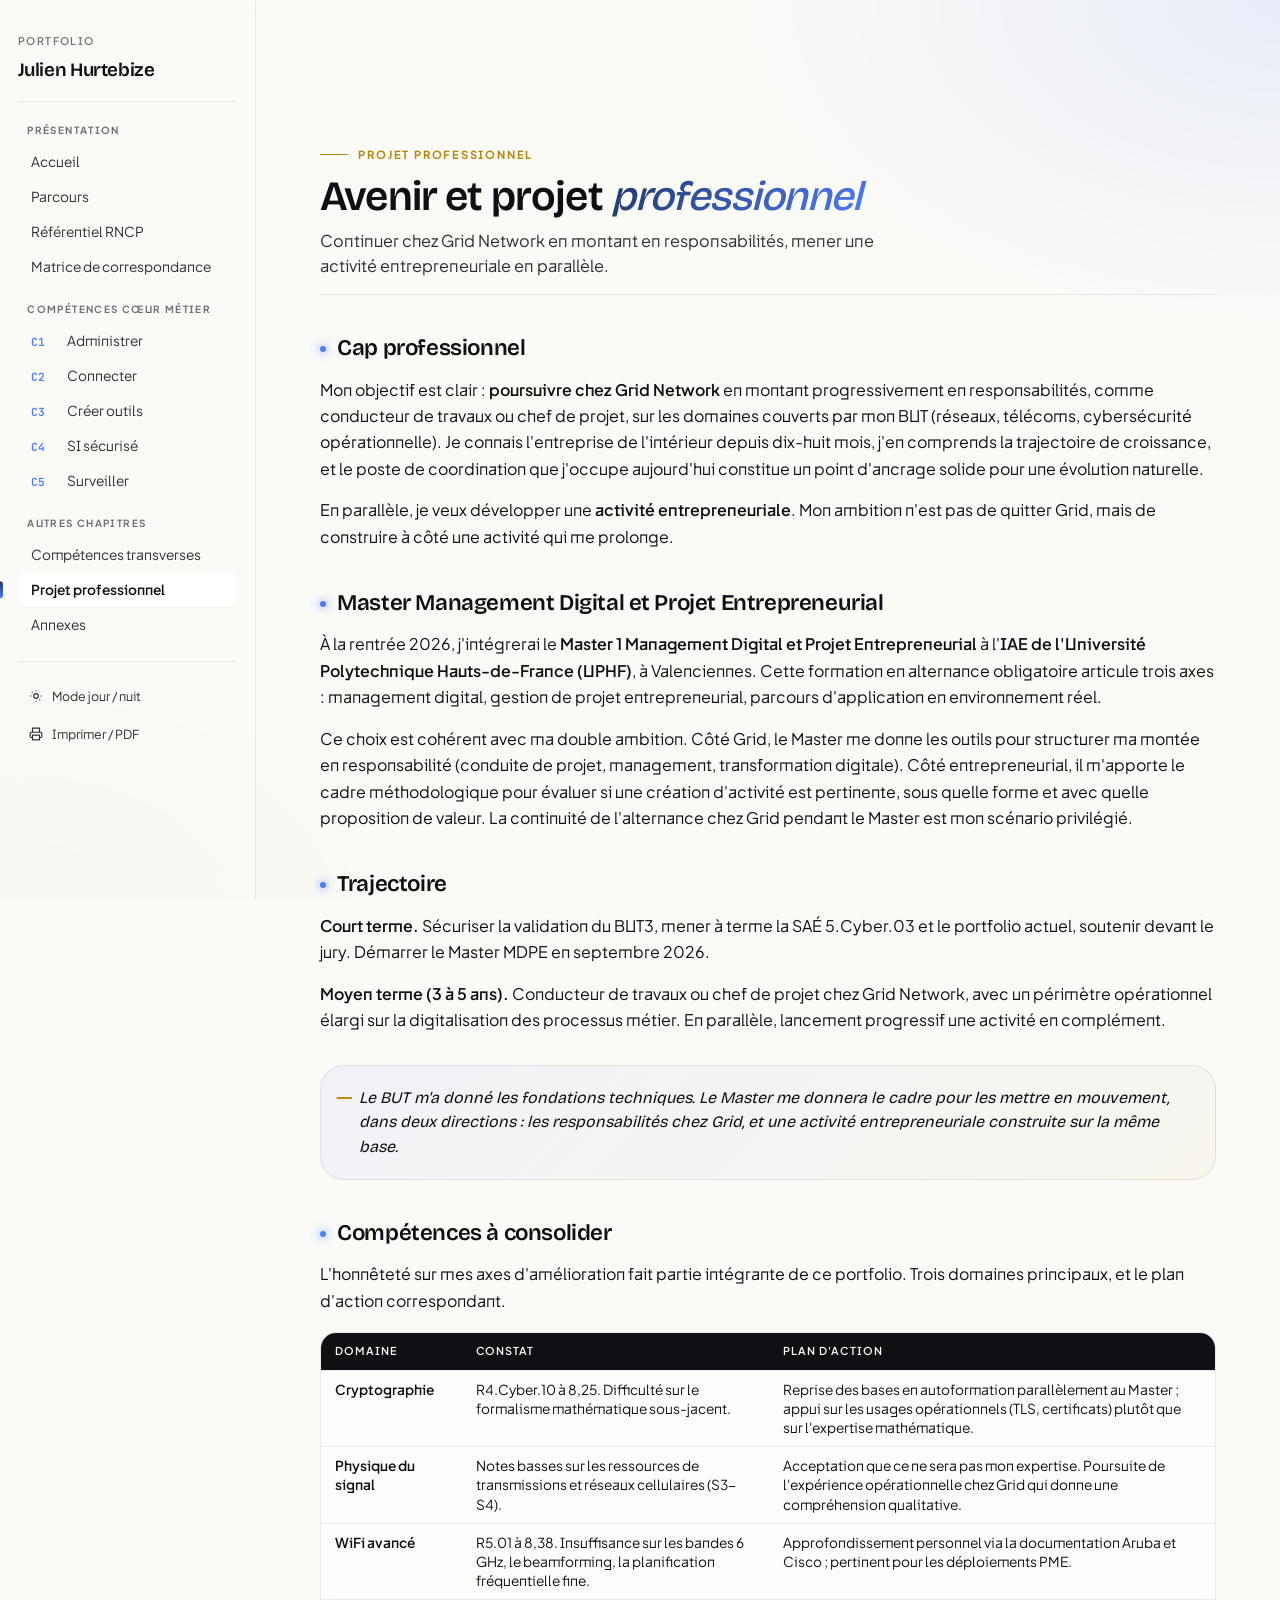
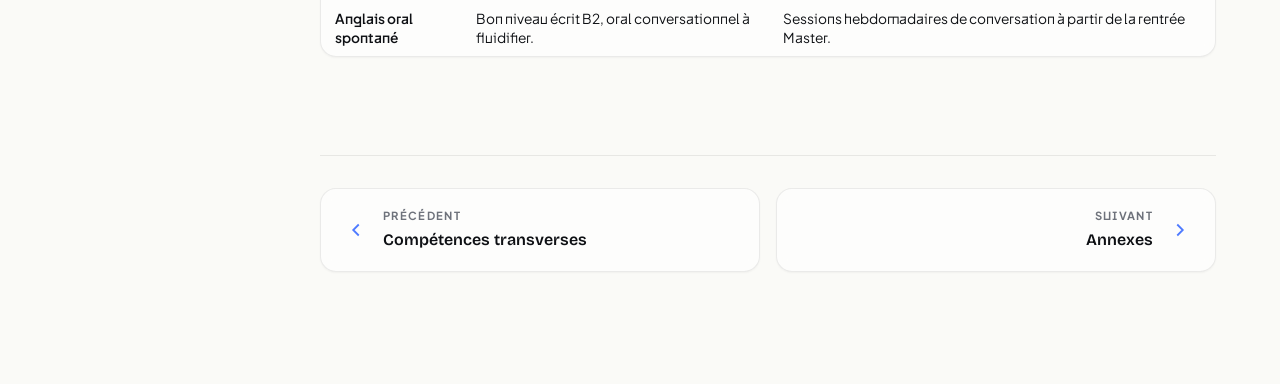
==== avenir.html @ 0fef278c "Premier dépôt du portfolio" ====
<!DOCTYPE html>
<html lang="fr">
<head>
<meta charset="UTF-8" />
<meta name="viewport" content="width=device-width, initial-scale=1.0" />
<title>Projet professionnel — Portfolio Julien Hurtebize</title>
<meta name="description" content="Portfolio académique de Julien Hurtebize, BUT 3 R&T Cybersécurité — Projet professionnel" />
<link rel="preconnect" href="https://fonts.googleapis.com" />
<link rel="preconnect" href="https://fonts.gstatic.com" crossorigin />
<link href="https://fonts.googleapis.com/css2?family=Bricolage+Grotesque:opsz,wght@12..96,400;12..96,500;12..96,600&family=Plus+Jakarta+Sans:wght@400;500;600;700&family=JetBrains+Mono:wght@400;500;600&display=swap" rel="stylesheet" />
<link rel="stylesheet" href="styles.css" />
</head>
<body>
<div class="read-progress" aria-hidden="true"></div>

<div class="mobile-bar">
  <button class="menu-toggle" aria-label="Menu">
    <svg viewBox="0 0 24 24" fill="none" stroke="currentColor" stroke-width="2"><line x1="4" y1="6" x2="20" y2="6"/><line x1="4" y1="12" x2="20" y2="12"/><line x1="4" y1="18" x2="20" y2="18"/></svg>
  </button>
  <span class="mobile-bar-title">Projet professionnel</span>
  <span style="width:36px"></span>
</div>

<div class="layout">
<aside class="sidebar" aria-label="Sommaire">
  <div class="brand">
    <p class="brand-eyebrow">Portfolio</p>
    <h1 class="brand-name">Julien Hurtebize</h1>
  </div>
  <nav class="toc">
    <span class="toc-section-label">PRÉSENTATION</span>
    <a class="toc-item" href="index.html"><span>Accueil</span></a>
    <a class="toc-item" href="parcours.html"><span>Parcours</span></a>
    <a class="toc-item" href="referentiel.html"><span>Référentiel RNCP</span></a>
    <a class="toc-item" href="matrice.html"><span>Matrice de correspondance</span></a>
    <span class="toc-section-label">COMPÉTENCES CŒUR MÉTIER</span>
    <a class="toc-item" href="c1.html"><span class="toc-code">C1</span><span>Administrer</span></a>
    <a class="toc-item" href="c2.html"><span class="toc-code">C2</span><span>Connecter</span></a>
    <a class="toc-item" href="c3.html"><span class="toc-code">C3</span><span>Créer outils</span></a>
    <a class="toc-item" href="c4.html"><span class="toc-code">C4</span><span>SI sécurisé</span></a>
    <a class="toc-item" href="c5.html"><span class="toc-code">C5</span><span>Surveiller</span></a>
    <span class="toc-section-label">AUTRES CHAPITRES</span>
    <a class="toc-item" href="transverses.html"><span>Compétences transverses</span></a>
    <a class="toc-item is-active" href="avenir.html"><span>Projet professionnel</span></a>
    <a class="toc-item" href="annexes.html"><span>Annexes</span></a>
  </nav>
  <div class="sidebar-footer">
    <button class="sb-btn theme-toggle" aria-label="Thème">
      <svg viewBox="0 0 24 24" fill="none" stroke="currentColor" stroke-width="2"><circle cx="12" cy="12" r="4"/><line x1="12" y1="2" x2="12" y2="4"/><line x1="12" y1="20" x2="12" y2="22"/><line x1="4.93" y1="4.93" x2="6.34" y2="6.34"/><line x1="17.66" y1="17.66" x2="19.07" y2="19.07"/><line x1="2" y1="12" x2="4" y2="12"/><line x1="20" y1="12" x2="22" y2="12"/></svg>
      <span>Mode jour / nuit</span>
    </button>
    <button class="sb-btn print-button" aria-label="Imprimer">
      <svg viewBox="0 0 24 24" fill="none" stroke="currentColor" stroke-width="2"><polyline points="6 9 6 2 18 2 18 9"/><path d="M6 18H4a2 2 0 0 1-2-2v-5a2 2 0 0 1 2-2h16a2 2 0 0 1 2 2v5a2 2 0 0 1-2 2h-2"/><rect x="6" y="14" width="12" height="8"/></svg>
      <span>Imprimer / PDF</span>
    </button>
  </div>
</aside>

<main class="main">
<div class="app-bar">
  <div class="chapter-nav" role="group" aria-label="Navigation chapitres">
    <a class="cn-prev" href="transverses.html" aria-label="Chapitre précédent" title="Chapitre précédent">
      <svg viewBox="0 0 24 24" fill="none" stroke="currentColor" stroke-width="2"><polyline points="15 18 9 12 15 6"/></svg>
    </a>
    <span class="counter"><span class="cn-cur">11</span><span style="opacity:0.4">/</span><span class="cn-total">12</span></span>
    <a class="cn-next" href="annexes.html" aria-label="Chapitre suivant" title="Chapitre suivant">
      <svg viewBox="0 0 24 24" fill="none" stroke="currentColor" stroke-width="2"><polyline points="9 18 15 12 9 6"/></svg>
    </a>
  </div>
  <div class="progress-strip" data-current="10" data-total="12"></div>
  <label class="app-search">
    <svg viewBox="0 0 24 24" fill="none" stroke="currentColor" stroke-width="2"><circle cx="11" cy="11" r="8"/><line x1="21" y1="21" x2="16.65" y2="16.65"/></svg>
    <input type="search" placeholder="Rechercher dans cette page…" aria-label="Rechercher" autocomplete="off" />
    <kbd>/</kbd>
  </label>
</div>
<section id="avenir">
      <header class="section-header">
        <p class="section-numeral">Projet professionnel</p>
        <h1 class="section-title">Avenir et projet <em>professionnel</em></h1>
        <p class="section-lede">Continuer chez Grid Network en montant en responsabilités, mener une activité entrepreneuriale en parallèle.</p>
      </header>

      <h2>Cap professionnel</h2>
      <p>Mon objectif est clair : <strong>poursuivre chez Grid Network</strong> en montant progressivement en responsabilités, comme conducteur de travaux ou chef de projet, sur les domaines couverts par mon BUT (réseaux, télécoms, cybersécurité opérationnelle). Je connais l'entreprise de l'intérieur depuis dix-huit mois, j'en comprends la trajectoire de croissance, et le poste de coordination que j'occupe aujourd'hui constitue un point d'ancrage solide pour une évolution naturelle.</p>
      <p>En parallèle, je veux développer une <strong>activité entrepreneuriale</strong>. Mon ambition n'est pas de quitter Grid, mais de construire à côté une activité qui me prolonge.</p>

      <h2>Master Management Digital et Projet Entrepreneurial</h2>
      <p>À la rentrée 2026, j'intégrerai le <strong>Master 1 Management Digital et Projet Entrepreneurial</strong> à l'<strong>IAE de l'Université Polytechnique Hauts-de-France (UPHF)</strong>, à Valenciennes. Cette formation en alternance obligatoire articule trois axes : management digital, gestion de projet entrepreneurial, parcours d'application en environnement réel.</p>
      <p>Ce choix est cohérent avec ma double ambition. Côté Grid, le Master me donne les outils pour structurer ma montée en responsabilité (conduite de projet, management, transformation digitale). Côté entrepreneurial, il m'apporte le cadre méthodologique pour évaluer si une création d'activité est pertinente, sous quelle forme et avec quelle proposition de valeur. La continuité de l'alternance chez Grid pendant le Master est mon scénario privilégié.</p>

      <h2>Trajectoire</h2>
      <p><strong>Court terme.</strong> Sécuriser la validation du BUT3, mener à terme la SAÉ 5.Cyber.03 et le portfolio actuel, soutenir devant le jury. Démarrer le Master MDPE en septembre 2026.</p>
      <p><strong>Moyen terme (3 à 5 ans).</strong> Conducteur de travaux ou chef de projet chez Grid Network, avec un périmètre opérationnel élargi sur la digitalisation des processus métier. En parallèle, lancement progressif une activité en complément.</p>

      <div class="cover-note">Le BUT m'a donné les fondations techniques. Le Master me donnera le cadre pour les mettre en mouvement, dans deux directions : les responsabilités chez Grid, et une activité entrepreneuriale construite sur la même base.</div>

      <h2>Compétences à consolider</h2>
      <p>L'honnêteté sur mes axes d'amélioration fait partie intégrante de ce portfolio. Trois domaines principaux, et le plan d'action correspondant.</p>
      <div class="table-wrap">
        <table>
          <thead><tr><th>Domaine</th><th>Constat</th><th>Plan d'action</th></tr></thead>
          <tbody>
            <tr><td><strong>Cryptographie</strong></td><td>R4.Cyber.10 à 8,25. Difficulté sur le formalisme mathématique sous-jacent.</td><td>Reprise des bases en autoformation parallèlement au Master ; appui sur les usages opérationnels (TLS, certificats) plutôt que sur l'expertise mathématique.</td></tr>
            <tr><td><strong>Physique du signal</strong></td><td>Notes basses sur les ressources de transmissions et réseaux cellulaires (S3-S4).</td><td>Acceptation que ce ne sera pas mon expertise. Poursuite de l'expérience opérationnelle chez Grid qui donne une compréhension qualitative.</td></tr>
            <tr><td><strong>WiFi avancé</strong></td><td>R5.01 à 8,38. Insuffisance sur les bandes 6 GHz, le beamforming, la planification fréquentielle fine.</td><td>Approfondissement personnel via la documentation Aruba et Cisco ; pertinent pour les déploiements PME.</td></tr>
            <tr><td><strong>Anglais oral spontané</strong></td><td>Bon niveau écrit B2, oral conversationnel à fluidifier.</td><td>Sessions hebdomadaires de conversation à partir de la rentrée Master.</td></tr>
          </tbody>
        </table>
      </div>
    </section>
<nav class="pagenav" aria-label="Navigation entre chapitres">
  <a class="pagenav-link pagenav-prev" href="transverses.html">
    <svg viewBox="0 0 24 24" fill="none" stroke="currentColor" stroke-width="2"><polyline points="15 18 9 12 15 6"/></svg>
    <span>
      <span class="pagenav-label">Précédent</span>
      <span class="pagenav-title">Compétences transverses</span>
    </span>
  </a>
  <a class="pagenav-link pagenav-next" href="annexes.html">
    <span>
      <span class="pagenav-label">Suivant</span>
      <span class="pagenav-title">Annexes</span>
    </span>
    <svg viewBox="0 0 24 24" fill="none" stroke="currentColor" stroke-width="2"><polyline points="9 18 15 12 9 6"/></svg>
  </a>
</nav>
</main>
</div>

<script src="script.js"></script>
</body>
</html>
---- styles.css ----
/* Portfolio Julien Hurtebize — design fluide moderne */

*, *::before, *::after { box-sizing: border-box; }
html { scroll-behavior: smooth; scroll-padding-top: 1rem; -webkit-text-size-adjust: 100%; }
body { margin: 0; }
img, picture, svg { display: block; max-width: 100%; height: auto; }
button { font: inherit; cursor: pointer; border: none; background: none; color: inherit; }
a { color: inherit; }

:root {
  --bg: #FAFAF7;
  --bg-elevated: #FFFFFF;
  --bg-card: rgba(255, 255, 255, 0.6);
  --ink: #0E1014;
  --ink-soft: #2C2F36;
  --ink-faded: #6E727B;
  --rule: rgba(14, 16, 20, 0.08);
  --accent: #1F3864;
  --accent-glow: #4F7BFF;
  --warm: #B8860B;
  --warm-soft: rgba(184, 134, 11, 0.12);
  --bordeaux: #B85450;
  --green: #3F8265;
  --shadow-xs: 0 1px 2px rgba(14, 16, 20, 0.04);
  --shadow-sm: 0 4px 18px rgba(14, 16, 20, 0.06);
  --shadow-md: 0 14px 44px rgba(14, 16, 20, 0.09);
  --shadow-lg: 0 28px 80px rgba(14, 16, 20, 0.14);
  --font-display: "Bricolage Grotesque", "Inter Tight", system-ui, sans-serif;
  --font-body: "Plus Jakarta Sans", "Manrope", system-ui, sans-serif;
  --font-mono: "JetBrains Mono", "SFMono-Regular", Consolas, monospace;
  --radius-md: 16px;
  --radius-lg: 24px;
  --ease: cubic-bezier(0.22, 1, 0.36, 1);
  --measure: 56rem;
  --sidebar-w: 16rem;
}
[data-theme="dark"] {
  --bg: #0A0B0F;
  --bg-elevated: #1A1D26;
  --bg-card: rgba(28, 31, 40, 0.55);
  --ink: #F5F3EE;
  --ink-soft: #C8CAD0;
  --ink-faded: #6E727B;
  --rule: rgba(245, 243, 238, 0.08);
  --accent: #93B5E1;
  --accent-glow: #6B92FF;
  --warm: #E5C467;
  --warm-soft: rgba(229, 196, 103, 0.14);
}

body {
  background: var(--bg);
  color: var(--ink);
  font-family: var(--font-body);
  font-size: 1rem;
  line-height: 1.65;
  font-feature-settings: "kern", "liga", "ss01";
  -webkit-font-smoothing: antialiased;
  position: relative;
  min-height: 100vh;
}

/* aura diffuse, donne le côté futuriste sans effet plat */
body::before {
  content: "";
  position: fixed;
  inset: 0;
  pointer-events: none;
  z-index: 0;
  background:
    radial-gradient(ellipse 70% 60% at 100% 0%, rgba(79, 123, 255, 0.10), transparent 60%),
    radial-gradient(ellipse 50% 40% at 0% 100%, rgba(184, 134, 11, 0.07), transparent 60%);
}
[data-theme="dark"] body::before {
  background:
    radial-gradient(ellipse 70% 60% at 100% 0%, rgba(107, 146, 255, 0.12), transparent 60%),
    radial-gradient(ellipse 50% 40% at 0% 100%, rgba(229, 196, 103, 0.06), transparent 60%);
}

.read-progress {
  position: fixed;
  top: 0; left: 0;
  height: 2px;
  width: var(--progress, 0%);
  background: linear-gradient(90deg, var(--accent), var(--accent-glow));
  z-index: 100;
  transition: width 0.1s linear;
}

.layout {
  display: grid;
  grid-template-columns: var(--sidebar-w) 1fr;
  min-height: 100vh;
  position: relative;
  z-index: 1;
}

/* Sidebar */
.sidebar {
  position: sticky;
  top: 0;
  height: 100vh;
  overflow-y: auto;
  padding: 2rem 1.1rem 1.5rem;
  border-right: 1px solid var(--rule);
  font-family: var(--font-body);
  z-index: 10;
  backdrop-filter: blur(14px);
  -webkit-backdrop-filter: blur(14px);
  background: rgba(250, 250, 247, 0.7);
}
[data-theme="dark"] .sidebar { background: rgba(10, 11, 15, 0.7); }
.sidebar::-webkit-scrollbar { width: 4px; }
.sidebar::-webkit-scrollbar-thumb { background: var(--rule); border-radius: 4px; }

.brand { margin-bottom: 1.25rem; padding-bottom: 1rem; border-bottom: 1px solid var(--rule); }
.brand-eyebrow {
  font-size: 0.66rem;
  letter-spacing: 0.14em;
  text-transform: uppercase;
  color: var(--ink-faded);
  font-weight: 600;
  margin: 0 0 0.3rem;
}
.brand-name {
  font-family: var(--font-display);
  font-size: 1.18rem;
  font-weight: 600;
  letter-spacing: -0.02em;
  margin: 0;
  color: var(--ink);
}

.toc { list-style: none; padding: 0; margin: 0; }
.toc-section-label {
  display: block;
  font-size: 0.62rem;
  letter-spacing: 0.14em;
  text-transform: uppercase;
  color: var(--ink-faded);
  font-weight: 700;
  margin: 1.1rem 0 0.4rem;
  padding-left: 0.6rem;
}
.toc-item {
  display: block;
  padding: 0.5rem 0.85rem;
  font-size: 0.86rem;
  color: var(--ink-soft);
  text-decoration: none;
  border-radius: 8px;
  transition: all 0.2s var(--ease);
  line-height: 1.3;
  margin-bottom: 1px;
  position: relative;
}
.toc-item:hover { background: var(--rule); color: var(--ink); transform: translateX(2px); }
.toc-item.is-active {
  color: var(--ink);
  font-weight: 600;
  background: var(--bg-elevated);
  box-shadow: var(--shadow-xs);
}
.toc-item.is-active::before {
  content: "";
  position: absolute;
  left: -1.1rem;
  top: 50%;
  transform: translateY(-50%);
  width: 3px; height: 1.1rem;
  background: linear-gradient(180deg, var(--accent), var(--accent-glow));
  border-radius: 0 3px 3px 0;
}
.toc-num {
  font-family: var(--font-display);
  font-style: italic;
  font-size: 0.78rem;
  color: var(--warm);
  font-weight: 500;
  flex-shrink: 0;
  width: 1.4rem;
  font-feature-settings: "lnum";
}
.toc-code {
  font-family: var(--font-mono);
  font-size: 0.7rem;
  color: var(--accent-glow);
  font-weight: 600;
  flex-shrink: 0;
  width: 1.6rem;
  letter-spacing: 0.02em;
}

.sidebar-footer { margin-top: 1.25rem; padding-top: 1rem; border-top: 1px solid var(--rule); display: flex; flex-direction: column; gap: 0.2rem; }
.sb-btn {
  display: flex;
  align-items: center;
  gap: 0.55rem;
  padding: 0.45rem 0.7rem;
  font-size: 0.78rem;
  color: var(--ink-soft);
  border-radius: 8px;
  transition: background 0.2s;
}
.sb-btn:hover { background: var(--rule); color: var(--ink); }
.sb-btn svg { width: 14px; height: 14px; }

/* mobile */
.mobile-bar {
  display: none;
  position: sticky;
  top: 0;
  z-index: 50;
  background: rgba(250, 250, 247, 0.85);
  backdrop-filter: blur(14px);
  border-bottom: 1px solid var(--rule);
  padding: 0.75rem 1rem;
  align-items: center;
  justify-content: space-between;
}
[data-theme="dark"] .mobile-bar { background: rgba(10, 11, 15, 0.85); }
.mobile-bar-title { font-family: var(--font-display); font-weight: 600; font-size: 0.95rem; }
.menu-toggle { width: 36px; height: 36px; display: flex; align-items: center; justify-content: center; border: 1px solid var(--rule); border-radius: 10px; }
.menu-toggle svg { width: 18px; height: 18px; }

/* main */
.main {
  padding: 4rem 4rem 6rem;
  max-width: calc(var(--measure) + 8rem);
  margin: 0 auto;
}

/* Hero */
.hero {
  display: grid;
  grid-template-columns: 1.05fr 0.95fr;
  gap: 4rem;
  align-items: center;
  min-height: 78vh;
  padding: 1rem 0 5rem;
}
.hero-eyebrow {
  display: inline-flex;
  align-items: center;
  gap: 0.5rem;
  font-size: 0.7rem;
  letter-spacing: 0.16em;
  text-transform: uppercase;
  color: var(--accent-glow);
  font-weight: 600;
  margin: 0 0 1.4rem;
  padding: 0.4rem 0.85rem;
  background: linear-gradient(135deg, rgba(79, 123, 255, 0.12), rgba(79, 123, 255, 0.04));
  border: 1px solid rgba(79, 123, 255, 0.18);
  border-radius: 100px;
}
.hero-eyebrow::before {
  content: "";
  width: 6px; height: 6px;
  background: var(--accent-glow);
  border-radius: 50%;
  box-shadow: 0 0 12px var(--accent-glow);
}
.hero-title {
  font-family: var(--font-display);
  font-size: clamp(2.6rem, 5.5vw, 4.5rem);
  font-weight: 600;
  line-height: 1.0;
  letter-spacing: -0.025em;
  margin: 0 0 1.1rem;
  padding-right: 0.1em;
}
.hero-title .accent {
  background: linear-gradient(135deg, var(--accent), var(--accent-glow));
  -webkit-background-clip: text;
  background-clip: text;
  color: transparent;
  font-style: italic;
  font-weight: 500;
  padding-right: 0.12em;
  -webkit-box-decoration-break: clone;
  box-decoration-break: clone;
}
.hero-subtitle {
  font-size: 1.1rem;
  color: var(--ink-soft);
  line-height: 1.5;
  margin: 0 0 2rem;
  max-width: 32rem;
}
.hero-meta {
  display: grid;
  grid-template-columns: repeat(2, 1fr);
  gap: 1.1rem 2rem;
  font-size: 0.85rem;
  color: var(--ink-soft);
  max-width: 32rem;
}
.hero-meta-item strong {
  display: block;
  font-size: 0.66rem;
  letter-spacing: 0.14em;
  text-transform: uppercase;
  color: var(--ink-faded);
  font-weight: 600;
  margin-bottom: 0.25rem;
}

/* portrait : grand, sans cadre superposé */
.hero-portrait-wrap {
  position: relative;
  aspect-ratio: 4/5;
  width: 100%;
  max-width: 26rem;
  justify-self: end;
}
.hero-portrait-wrap::before {
  content: "";
  position: absolute;
  inset: -10% -6% -2% -10%;
  background:
    radial-gradient(ellipse at 25% 25%, rgba(79, 123, 255, 0.28), transparent 60%),
    radial-gradient(ellipse at 80% 85%, rgba(184, 134, 11, 0.22), transparent 60%);
  filter: blur(50px);
  z-index: -1;
  border-radius: 50%;
}
.hero-portrait-wrap::after {
  content: "";
  position: absolute;
  inset: 0;
  border-radius: var(--radius-lg);
  pointer-events: none;
  background: linear-gradient(180deg, transparent 70%, rgba(0,0,0,0.06));
}
.hero-portrait {
  width: 100%;
  height: 100%;
  object-fit: cover;
  border-radius: var(--radius-lg);
  box-shadow: var(--shadow-lg);
  filter: contrast(1.02) saturate(0.97);
}

/* Sections */
section {
  padding: 4.5rem 0 1rem;
  scroll-margin-top: 1rem;
}
.section-header {
  margin-bottom: 2rem;
  padding-bottom: 1rem;
  border-bottom: 1px solid var(--rule);
}
.section-numeral {
  display: inline-flex;
  align-items: center;
  gap: 0.65rem;
  font-family: var(--font-body);
  font-size: 0.7rem;
  color: var(--warm);
  letter-spacing: 0.16em;
  text-transform: uppercase;
  margin: 0 0 0.65rem;
  font-weight: 700;
  font-feature-settings: "ss01";
}
.section-numeral::before {
  content: "";
  display: inline-block;
  width: 28px;
  height: 1px;
  background: var(--warm);
  flex-shrink: 0;
}
h1.section-title {
  font-family: var(--font-display);
  font-size: clamp(1.9rem, 3.4vw, 2.6rem);
  font-weight: 600;
  letter-spacing: -0.02em;
  line-height: 1.1;
  margin: 0 0 0.6rem;
  padding-right: 0.1em;
}
h1.section-title em {
  font-style: italic;
  font-weight: 500;
  background: linear-gradient(135deg, var(--accent), var(--accent-glow));
  -webkit-background-clip: text;
  background-clip: text;
  color: transparent;
  padding-right: 0.15em;
  margin-right: -0.05em;
  -webkit-box-decoration-break: clone;
  box-decoration-break: clone;
}
.section-lede {
  font-size: 1.02rem;
  color: var(--ink-soft);
  line-height: 1.5;
  margin: 0;
  max-width: 36rem;
}

h2 {
  font-family: var(--font-display);
  font-size: 1.4rem;
  font-weight: 600;
  letter-spacing: -0.018em;
  line-height: 1.2;
  margin: 2.5rem 0 0.9rem;
  display: flex;
  align-items: center;
  gap: 0.7rem;
}
h2::before {
  content: "";
  width: 6px; height: 6px;
  background: var(--accent-glow);
  border-radius: 50%;
  box-shadow: 0 0 10px var(--accent-glow);
  flex-shrink: 0;
}

h3 {
  font-family: var(--font-display);
  font-size: 1.1rem;
  font-weight: 600;
  letter-spacing: -0.01em;
  margin: 1.6rem 0 0.5rem;
  color: var(--accent);
}

h4 {
  font-family: var(--font-body);
  font-size: 0.7rem;
  letter-spacing: 0.14em;
  text-transform: uppercase;
  font-weight: 700;
  color: var(--warm);
  margin: 1.2rem 0 0.4rem;
}

p { margin: 0 0 0.95rem; max-width: var(--measure); hyphens: auto; }
strong { font-weight: 600; color: var(--ink); }
em { font-style: italic; }
a { color: var(--accent); text-decoration: underline; text-decoration-color: var(--accent-glow); text-decoration-thickness: 1px; text-underline-offset: 3px; transition: color 0.2s; }
a:hover { color: var(--accent-glow); }
code {
  font-family: var(--font-mono);
  font-size: 0.85em;
  padding: 0.1em 0.4em;
  background: var(--rule);
  border-radius: 5px;
  color: var(--accent);
  font-weight: 500;
}

ul, ol { margin: 0 0 1rem; padding-left: 1.15rem; max-width: var(--measure); }
li { margin-bottom: 0.3rem; }
li::marker { color: var(--accent-glow); }
ul.dash { list-style: none; padding-left: 0; }
ul.dash > li { position: relative; padding-left: 1.4rem; }
ul.dash > li::before {
  content: "";
  position: absolute;
  left: 0; top: 0.7em;
  width: 0.7rem; height: 1px;
  background: var(--accent-glow);
}

/* Citation officielle */
.quote-rncp {
  margin: 1.4rem 0;
  padding: 1.25rem 1.5rem;
  background: var(--bg-card);
  backdrop-filter: blur(8px);
  border: 1px solid var(--rule);
  border-left: 3px solid var(--warm);
  border-radius: var(--radius-md);
  max-width: var(--measure);
  box-shadow: var(--shadow-xs);
}
.quote-rncp .quote-label {
  font-size: 0.66rem;
  letter-spacing: 0.14em;
  text-transform: uppercase;
  color: var(--warm);
  font-weight: 700;
  display: block;
  margin-bottom: 0.45rem;
}
.quote-rncp p {
  font-family: var(--font-display);
  font-style: italic;
  font-size: 1rem;
  line-height: 1.55;
  margin: 0;
  color: var(--ink-soft);
}

/* Stats */
.stats {
  display: grid;
  grid-template-columns: repeat(auto-fit, minmax(110px, 1fr));
  gap: 0.7rem;
  margin: 1.5rem 0 2rem;
}
.stat {
  padding: 0.95rem 1rem;
  background: var(--bg-card);
  backdrop-filter: blur(8px);
  border: 1px solid var(--rule);
  border-radius: var(--radius-md);
  text-align: center;
  transition: transform 0.3s var(--ease), box-shadow 0.3s var(--ease);
}
.stat:hover { transform: translateY(-2px); box-shadow: var(--shadow-sm); }
.stat-label {
  font-size: 0.64rem;
  letter-spacing: 0.14em;
  text-transform: uppercase;
  color: var(--ink-faded);
  font-weight: 700;
  margin: 0 0 0.35rem;
}
.stat-value {
  font-family: var(--font-display);
  font-size: 1.5rem;
  font-weight: 600;
  color: var(--accent);
  line-height: 1;
  font-variant-numeric: tabular-nums;
  letter-spacing: -0.02em;
}
.stat-value.highlight {
  background: linear-gradient(135deg, var(--accent), var(--accent-glow));
  -webkit-background-clip: text; background-clip: text;
  color: transparent;
  padding-right: 0.08em;
  -webkit-box-decoration-break: clone;
  box-decoration-break: clone;
}

/* Tables */
.table-wrap {
  margin: 1.1rem 0;
  overflow-x: auto;
  border: 1px solid var(--rule);
  border-radius: var(--radius-md);
  background: var(--bg-card);
  backdrop-filter: blur(8px);
  box-shadow: var(--shadow-xs);
}
table { width: 100%; border-collapse: collapse; font-size: 0.86rem; }
thead { background: var(--ink); color: var(--bg); }
[data-theme="dark"] thead { background: var(--bg-elevated); color: var(--warm); border-bottom: 1px solid var(--warm); }
th {
  text-align: left;
  font-weight: 600;
  font-size: 0.68rem;
  letter-spacing: 0.1em;
  text-transform: uppercase;
  padding: 0.6rem 0.85rem;
  white-space: nowrap;
}
td {
  padding: 0.55rem 0.85rem;
  border-top: 1px solid var(--rule);
  vertical-align: top;
  line-height: 1.4;
}
tbody tr:hover { background: var(--rule); }
.note-cell { font-variant-numeric: tabular-nums; font-weight: 600; text-align: center; white-space: nowrap; }
.note-strong { color: var(--warm); }
.note-weak { color: var(--bordeaux); }
.note-mid { color: var(--accent); }
.note-pending { color: var(--ink-faded); font-style: italic; font-weight: 400; }
.center { text-align: center; }
.code-cell { font-family: var(--font-mono); font-size: 0.78rem; font-weight: 500; color: var(--accent); white-space: nowrap; }
table.matrix th, table.matrix td { text-align: center; padding: 0.4rem 0.3rem; font-size: 0.78rem; }
table.matrix th:first-child, table.matrix td:first-child { text-align: left; font-size: 0.82rem; }
table.matrix .check { color: var(--accent-glow); font-weight: 700; font-size: 0.95rem; }

/* AC card */
.ac-card {
  background: var(--bg-card);
  backdrop-filter: blur(10px);
  border: 1px solid var(--rule);
  border-radius: var(--radius-lg);
  padding: 1.4rem 1.6rem 1.1rem;
  margin: 1.5rem 0;
  max-width: var(--measure);
  box-shadow: var(--shadow-xs);
  transition: transform 0.4s var(--ease), box-shadow 0.4s var(--ease);
  position: relative;
  overflow: hidden;
}
.ac-card::before {
  content: "";
  position: absolute;
  top: 0; left: 0;
  width: 100%; height: 3px;
  background: linear-gradient(90deg, var(--accent), var(--accent-glow), var(--warm));
  opacity: 0.7;
}
.ac-card:hover { box-shadow: var(--shadow-md); }
.ac-header {
  display: flex;
  align-items: baseline;
  flex-wrap: wrap;
  gap: 0.6rem 1rem;
  margin-bottom: 0.7rem;
  padding-bottom: 0.6rem;
  border-bottom: 1px solid var(--rule);
}
.ac-code {
  font-family: var(--font-mono);
  font-size: 0.75rem;
  font-weight: 600;
  color: var(--warm);
  letter-spacing: 0.04em;
  padding: 0.2rem 0.55rem;
  background: var(--warm-soft);
  border-radius: 6px;
}
.ac-title {
  font-family: var(--font-display);
  font-size: 1rem;
  font-weight: 500;
  margin: 0;
  line-height: 1.3;
  flex: 1 1 16rem;
}
.ac-level {
  font-size: 0.64rem;
  letter-spacing: 0.12em;
  text-transform: uppercase;
  color: var(--ink-faded);
  font-weight: 700;
  margin-left: auto;
}

/* Six questions */
.six-q { margin: 1rem 0 0; }
.six-q > div {
  display: grid;
  grid-template-columns: 8.5rem 1fr;
  gap: 1.2rem;
  align-items: start;
  padding: 0.65rem 0;
  border-bottom: 1px solid var(--rule);
}
.six-q > div:last-child { border-bottom: none; }
.six-q dt {
  font-size: 0.68rem;
  letter-spacing: 0.12em;
  text-transform: uppercase;
  color: var(--ink-faded);
  font-weight: 700;
  padding-top: 0.15rem;
  margin: 0;
}
.six-q dd { margin: 0; font-size: 0.93rem; line-height: 1.55; color: var(--ink-soft); }
.six-q dd p { margin-bottom: 0.45rem; max-width: none; }
.six-q dd p:last-child { margin-bottom: 0; }

/* Progression AC */
.ac-prog {
  margin: 1.1rem 0;
  background: var(--bg-card);
  backdrop-filter: blur(8px);
  border: 1px solid var(--rule);
  border-radius: var(--radius-md);
  padding: 0.95rem 1.25rem;
  box-shadow: var(--shadow-xs);
}
.ac-prog h4 { margin-top: 0; }
.ac-prog ul { list-style: none; padding: 0; margin: 0; display: grid; gap: 0.25rem; }
.ac-prog li {
  display: grid;
  grid-template-columns: 5rem 1fr auto;
  gap: 0.9rem;
  align-items: baseline;
  font-size: 0.82rem;
  padding: 0.3rem 0;
  border-bottom: 1px dashed var(--rule);
}
.ac-prog li:last-child { border-bottom: none; }
.ac-prog .lvl { font-size: 0.62rem; letter-spacing: 0.1em; text-transform: uppercase; color: var(--ink-faded); font-weight: 700; }
.ac-prog .badge {
  font-size: 0.62rem;
  letter-spacing: 0.04em;
  text-transform: uppercase;
  font-weight: 700;
  padding: 0.18rem 0.5rem;
  border-radius: 100px;
}
.b-acquis { background: rgba(63, 130, 101, 0.14); color: var(--green); }
.b-encours { background: rgba(184, 134, 11, 0.16); color: var(--warm); }
.b-acons { background: rgba(184, 84, 80, 0.14); color: var(--bordeaux); }

/* Trace */
.trace {
  margin: 1.4rem 0;
  padding: 0.75rem;
  background: var(--bg-card);
  backdrop-filter: blur(8px);
  border: 1px solid var(--rule);
  border-radius: var(--radius-md);
  box-shadow: var(--shadow-xs);
  transition: transform 0.4s var(--ease), box-shadow 0.4s var(--ease);
  max-width: var(--measure);
}
.trace:hover { transform: translateY(-2px); box-shadow: var(--shadow-sm); }
.trace figure { margin: 0 0 0.65rem; }
.trace img { width: 100%; border-radius: calc(var(--radius-md) - 6px); border: 1px solid var(--rule); }
.trace figcaption {
  font-size: 0.78rem;
  line-height: 1.55;
  color: var(--ink-soft);
  margin: 0;
  padding: 0.2rem 0.4rem;
}
.trace figcaption strong {
  font-size: 0.66rem;
  letter-spacing: 0.12em;
  text-transform: uppercase;
  color: var(--warm);
  font-weight: 700;
  display: block;
  margin-bottom: 0.3rem;
}

/* Synthèse */
.synthesis {
  margin: 2rem 0 1.5rem;
  padding: 1.35rem 1.6rem;
  background: linear-gradient(135deg, rgba(79, 123, 255, 0.05), rgba(184, 134, 11, 0.03));
  border: 1px solid var(--rule);
  border-radius: var(--radius-lg);
  position: relative;
  max-width: var(--measure);
}
.synthesis::before {
  content: "Synthèse";
  position: absolute;
  top: -0.55rem;
  left: 1.5rem;
  background: var(--bg);
  padding: 0 0.6rem;
  font-size: 0.66rem;
  letter-spacing: 0.14em;
  text-transform: uppercase;
  color: var(--accent);
  font-weight: 700;
}
.synthesis p { margin-bottom: 0; font-size: 0.95rem; line-height: 1.6; }

/* Exp card */
.exp-card {
  padding: 1rem 1.3rem 0.95rem;
  background: var(--bg-card);
  backdrop-filter: blur(8px);
  border: 1px solid var(--rule);
  border-radius: var(--radius-md);
  margin: 0.9rem 0;
  transition: transform 0.3s var(--ease);
  box-shadow: var(--shadow-xs);
  position: relative;
  overflow: hidden;
}
.exp-card::before {
  content: "";
  position: absolute;
  left: 0; top: 0; bottom: 0;
  width: 3px;
  background: linear-gradient(180deg, var(--warm), var(--accent-glow));
}
.exp-card:hover { transform: translateY(-2px); }
.exp-header {
  display: flex; flex-wrap: wrap;
  align-items: baseline;
  gap: 0.4rem 1.25rem;
  margin-bottom: 0.4rem;
  padding-bottom: 0.5rem;
  border-bottom: 1px solid var(--rule);
}
.exp-title { font-family: var(--font-display); font-size: 1rem; font-weight: 600; margin: 0; line-height: 1.2; }
.exp-employer { font-family: var(--font-display); font-style: italic; font-size: 0.92rem; color: var(--accent); font-weight: 500; }
.exp-meta { font-size: 0.74rem; color: var(--ink-faded); margin-left: auto; }
.exp-meta span:not(:last-child)::after { content: " · "; color: var(--warm); margin: 0 0.18rem; }
.exp-card ul { margin: 0.35rem 0 0; }
.exp-card li { font-size: 0.86rem; }

/* Tech grid */
.tech-grid {
  margin: 1.1rem 0 1.4rem;
  background: var(--bg-card);
  backdrop-filter: blur(8px);
  border: 1px solid var(--rule);
  border-radius: var(--radius-md);
  padding: 0.4rem 1.2rem;
  box-shadow: var(--shadow-xs);
}
.tech-row {
  display: grid;
  grid-template-columns: 10rem 1fr;
  gap: 1.2rem;
  padding: 0.6rem 0;
  border-bottom: 1px dashed var(--rule);
  align-items: baseline;
}
.tech-row:last-child { border-bottom: none; }
.tech-cat {
  font-size: 0.7rem;
  letter-spacing: 0.08em;
  text-transform: uppercase;
  color: var(--warm);
  font-weight: 700;
}
.tech-list { font-size: 0.86rem; line-height: 1.5; }

/* Cover note */
.cover-note {
  margin: 2rem 0;
  padding: 1.2rem 1.5rem 1.2rem 2.4rem;
  background: linear-gradient(135deg, rgba(79, 123, 255, 0.06), rgba(184, 134, 11, 0.04));
  border: 1px solid var(--rule);
  border-radius: var(--radius-lg);
  font-family: var(--font-display);
  font-style: italic;
  font-size: 1rem;
  line-height: 1.55;
  color: var(--ink);
  max-width: var(--measure);
  position: relative;
}
.cover-note::before {
  content: "—";
  position: absolute;
  top: 0.85rem;
  left: 0.95rem;
  font-size: 1.4rem;
  color: var(--warm);
  font-style: normal;
}

/* Footer */
.site-footer {
  margin-top: 4rem;
  padding: 1.6rem 0 1rem;
  border-top: 1px solid var(--rule);
  font-size: 0.76rem;
  color: var(--ink-faded);
  display: flex;
  flex-wrap: wrap;
  gap: 1rem;
  justify-content: space-between;
  max-width: var(--measure);
}

/* Anim */
@media (prefers-reduced-motion: no-preference) {
  .hero > * { animation: fade-up 0.7s var(--ease) backwards; }
  .hero > *:nth-child(2) { animation-delay: 0.15s; }
  .hero-portrait-wrap { animation: fade-in-scale 1s var(--ease) 0.2s backwards; }
}
@keyframes fade-up { from { opacity: 0; transform: translateY(14px); } to { opacity: 1; transform: none; } }
@keyframes fade-in-scale { from { opacity: 0; transform: scale(0.96); } to { opacity: 1; transform: none; } }

/* Responsive */
@media (max-width: 1024px) {
  :root { --sidebar-w: 0; }
  .layout { grid-template-columns: 1fr; }
  .sidebar {
    position: fixed;
    top: 0; left: 0;
    width: 16rem;
    transform: translateX(-100%);
    transition: transform 0.3s var(--ease);
    z-index: 60;
    background: rgba(250, 250, 247, 0.96);
  }
  [data-theme="dark"] .sidebar { background: rgba(10, 11, 15, 0.96); }
  .sidebar.is-open { transform: translateX(0); box-shadow: var(--shadow-lg); }
  .mobile-bar { display: flex; }
  .main { padding: 2rem 1.5rem 4rem; }
  .hero {
    grid-template-columns: 1fr;
    gap: 2rem;
    min-height: auto;
    padding: 1rem 0 3rem;
  }
  .hero-portrait-wrap { max-width: 17rem; justify-self: center; order: -1; }
  .six-q > div { grid-template-columns: 1fr; gap: 0.3rem; }
  .ac-prog li { grid-template-columns: 1fr; gap: 0.2rem; }
  .tech-row { grid-template-columns: 1fr; gap: 0.2rem; }
  .exp-meta { margin-left: 0; width: 100%; }
}

@media (max-width: 600px) {
  body { font-size: 0.95rem; }
  .main { padding: 1.5rem 1rem 3rem; }
  h1.section-title { font-size: 1.6rem; }
  h2 { font-size: 1.2rem; }
  .ac-card { padding: 1.1rem; }
  .stats { grid-template-columns: repeat(2, 1fr); }
}

@media print {
  .sidebar, .mobile-bar, .read-progress, .sidebar-footer { display: none !important; }
  .layout { grid-template-columns: 1fr; }
  .main { padding: 0; max-width: 100%; }
  body { font-size: 10pt; line-height: 1.4; background: white; color: black; }
  body::before { display: none; }
  section { padding: 0.5rem 0; }
  h1.section-title, h2 { page-break-after: avoid; }
  .ac-card, .trace, .synthesis, .exp-card, .quote-rncp { page-break-inside: avoid; }
  .ac-card, .trace, .exp-card, .tech-grid, .table-wrap, .ac-prog { backdrop-filter: none; box-shadow: none; }
}

/* TOC item avec code monospace (compétences) */
.toc-item:has(.toc-code) {
  display: flex;
  align-items: baseline;
  gap: 0.65rem;
}

/* ============================================================
   INTERACTIVITÉ — vue chapitre par chapitre, recherche, etc.
   ============================================================ */

/* Mode app : on cache toutes les sections sauf la courante */
body.app-mode section { display: none; animation: none; }
body.app-mode section.is-current {
  display: block;
  animation: chapter-in 0.45s var(--ease) backwards;
}
@keyframes chapter-in {
  from { opacity: 0; transform: translateX(20px); }
  to { opacity: 1; transform: translateX(0); }
}
body.app-mode section.is-leaving {
  display: block;
  animation: chapter-out 0.3s var(--ease) forwards;
  position: absolute;
  top: 0; left: 0; right: 0;
  z-index: 1;
}
@keyframes chapter-out {
  from { opacity: 1; transform: translateX(0); }
  to { opacity: 0; transform: translateX(-20px); }
}

/* Le main devient relatif pour permettre l'animation absolute */
body.app-mode .main { position: relative; min-height: 70vh; }

/* Barre haut : recherche + progression + raccourcis */
.app-bar {
  position: sticky;
  top: 0;
  z-index: 40;
  display: flex;
  align-items: center;
  gap: 1rem;
  padding: 0.85rem 0 1.25rem;
  margin-bottom: 1rem;
  border-bottom: 1px solid var(--rule);
  backdrop-filter: blur(10px);
  background: rgba(250, 250, 247, 0.7);
}
[data-theme="dark"] .app-bar { background: rgba(10, 11, 15, 0.7); }
body:not(.app-mode) .app-bar { display: none; }

.app-search {
  flex: 1;
  display: flex;
  align-items: center;
  gap: 0.5rem;
  padding: 0.5rem 0.85rem;
  background: var(--bg-elevated);
  border: 1px solid var(--rule);
  border-radius: 100px;
  transition: border-color 0.2s, box-shadow 0.2s;
  max-width: 24rem;
}
.app-search:focus-within {
  border-color: var(--accent-glow);
  box-shadow: 0 0 0 3px rgba(79, 123, 255, 0.15);
}
.app-search svg { width: 14px; height: 14px; color: var(--ink-faded); flex-shrink: 0; }
.app-search input {
  flex: 1;
  border: none;
  outline: none;
  background: transparent;
  font: inherit;
  font-size: 0.86rem;
  color: var(--ink);
}
.app-search input::placeholder { color: var(--ink-faded); }
.app-search kbd {
  font-family: var(--font-mono);
  font-size: 0.68rem;
  padding: 0.12rem 0.4rem;
  background: var(--rule);
  border-radius: 4px;
  color: var(--ink-faded);
}

.chapter-nav {
  display: flex;
  align-items: center;
  gap: 0.4rem;
  font-size: 0.78rem;
  color: var(--ink-soft);
  font-variant-numeric: tabular-nums;
}
.chapter-nav button {
  width: 30px; height: 30px;
  display: flex; align-items: center; justify-content: center;
  border: 1px solid var(--rule);
  border-radius: 8px;
  color: var(--ink-soft);
  transition: all 0.2s var(--ease);
}
.chapter-nav button:hover:not(:disabled) {
  background: var(--accent);
  border-color: var(--accent);
  color: white;
}
.chapter-nav button:disabled { opacity: 0.35; cursor: not-allowed; }
.chapter-nav button svg { width: 14px; height: 14px; }
.chapter-nav .counter {
  padding: 0 0.5rem;
  font-weight: 600;
  font-family: var(--font-mono);
  font-size: 0.8rem;
}

/* Toggle vue mode (long scroll <-> chapitre) */
.view-toggle {
  display: flex;
  background: var(--bg-elevated);
  border: 1px solid var(--rule);
  border-radius: 100px;
  padding: 3px;
  gap: 2px;
}
.view-toggle button {
  padding: 0.35rem 0.7rem;
  font-size: 0.74rem;
  font-weight: 600;
  color: var(--ink-faded);
  border-radius: 100px;
  transition: all 0.2s var(--ease);
}
.view-toggle button.is-active {
  background: var(--accent);
  color: white;
}

/* Highlight de recherche */
mark {
  background: rgba(184, 134, 11, 0.25);
  color: inherit;
  padding: 0 2px;
  border-radius: 3px;
}

/* État masqué par filtre de recherche */
.search-hidden { display: none !important; }

/* Six questions interactives (tabs) */
.six-q-tabs {
  margin: 1rem 0 0;
  display: grid;
  grid-template-columns: 1fr;
  border-radius: var(--radius-md);
  overflow: hidden;
  border: 1px solid var(--rule);
  background: var(--bg-elevated);
}
.six-q-tablist {
  display: flex;
  flex-wrap: wrap;
  background: var(--bg-card);
  border-bottom: 1px solid var(--rule);
}
.six-q-tab {
  flex: 1 1 auto;
  min-width: max-content;
  padding: 0.65rem 1rem;
  font-size: 0.7rem;
  letter-spacing: 0.1em;
  text-transform: uppercase;
  font-weight: 700;
  color: var(--ink-faded);
  border-right: 1px solid var(--rule);
  transition: all 0.2s var(--ease);
  position: relative;
  text-align: left;
}
.six-q-tab:last-child { border-right: none; }
.six-q-tab:hover { color: var(--ink); background: var(--rule); }
.six-q-tab.is-active {
  color: var(--accent);
  background: var(--bg-elevated);
}
.six-q-tab.is-active::after {
  content: "";
  position: absolute;
  bottom: -1px; left: 0; right: 0;
  height: 2px;
  background: linear-gradient(90deg, var(--accent), var(--accent-glow));
}
.six-q-panel {
  padding: 1.2rem 1.5rem;
  font-size: 0.95rem;
  line-height: 1.6;
  color: var(--ink-soft);
  display: none;
  animation: panel-in 0.3s var(--ease) backwards;
}
.six-q-panel.is-active { display: block; }
.six-q-panel p { max-width: none; margin-bottom: 0.5rem; }
.six-q-panel p:last-child { margin-bottom: 0; }
@keyframes panel-in {
  from { opacity: 0; transform: translateY(6px); }
  to { opacity: 1; transform: none; }
}

/* Filtres pour matrice et matières */
.filter-bar {
  display: flex;
  flex-wrap: wrap;
  gap: 0.5rem 0.75rem;
  align-items: center;
  margin: 1rem 0 1.25rem;
  padding: 0.75rem 1rem;
  background: var(--bg-card);
  backdrop-filter: blur(8px);
  border: 1px solid var(--rule);
  border-radius: var(--radius-md);
}
.filter-label {
  font-size: 0.7rem;
  letter-spacing: 0.1em;
  text-transform: uppercase;
  color: var(--ink-faded);
  font-weight: 700;
  margin-right: 0.3rem;
}
.filter-chip {
  padding: 0.3rem 0.7rem;
  font-size: 0.75rem;
  font-weight: 600;
  color: var(--ink-soft);
  background: var(--bg-elevated);
  border: 1px solid var(--rule);
  border-radius: 100px;
  transition: all 0.2s var(--ease);
  cursor: pointer;
}
.filter-chip:hover { border-color: var(--accent-glow); color: var(--ink); }
.filter-chip.is-active {
  background: var(--accent);
  border-color: var(--accent);
  color: white;
}

/* Lightbox pour les traces */
.lightbox {
  position: fixed;
  inset: 0;
  z-index: 200;
  background: rgba(10, 11, 15, 0.92);
  display: none;
  align-items: center;
  justify-content: center;
  padding: 4vh 4vw;
  animation: fade-in 0.25s ease;
}
.lightbox.is-open { display: flex; }
.lightbox img {
  max-width: 100%;
  max-height: 100%;
  border-radius: var(--radius-md);
  box-shadow: var(--shadow-lg);
  cursor: zoom-out;
  transition: transform 0.3s var(--ease);
}
.lightbox-close {
  position: absolute;
  top: 1.5rem; right: 1.5rem;
  width: 40px; height: 40px;
  display: flex; align-items: center; justify-content: center;
  border-radius: 50%;
  background: rgba(255, 255, 255, 0.1);
  color: white;
  transition: background 0.2s;
}
.lightbox-close:hover { background: rgba(255, 255, 255, 0.2); }
.lightbox-close svg { width: 18px; height: 18px; }
.lightbox-caption {
  position: absolute;
  bottom: 1.5rem; left: 50%;
  transform: translateX(-50%);
  max-width: 32rem;
  text-align: center;
  font-size: 0.86rem;
  color: rgba(255, 255, 255, 0.85);
  background: rgba(0, 0, 0, 0.5);
  padding: 0.5rem 1rem;
  border-radius: 8px;
  backdrop-filter: blur(8px);
}
@keyframes fade-in { from { opacity: 0; } to { opacity: 1; } }

.trace img { cursor: zoom-in; }

/* Indicateur de progression du parcours */
.progress-strip {
  display: flex;
  gap: 3px;
  margin-left: auto;
  margin-right: 0.5rem;
}
.progress-strip span {
  width: 8px; height: 4px;
  background: var(--rule);
  border-radius: 2px;
  transition: all 0.3s var(--ease);
}
.progress-strip span.is-visited { background: var(--accent-glow); }
.progress-strip span.is-current { background: var(--accent); width: 20px; }

/* Cmd palette (panel ouvert par Ctrl+K) */
.cmd-palette {
  position: fixed;
  inset: 0;
  z-index: 300;
  background: rgba(10, 11, 15, 0.5);
  backdrop-filter: blur(4px);
  display: none;
  align-items: flex-start;
  justify-content: center;
  padding-top: 12vh;
  animation: fade-in 0.2s ease;
}
.cmd-palette.is-open { display: flex; }
.cmd-panel {
  width: 90%;
  max-width: 32rem;
  background: var(--bg-elevated);
  border: 1px solid var(--rule);
  border-radius: var(--radius-md);
  box-shadow: var(--shadow-lg);
  overflow: hidden;
}
.cmd-input-row {
  display: flex;
  align-items: center;
  gap: 0.6rem;
  padding: 0.85rem 1.1rem;
  border-bottom: 1px solid var(--rule);
}
.cmd-input-row svg { width: 16px; height: 16px; color: var(--ink-faded); }
.cmd-input-row input {
  flex: 1;
  border: none;
  outline: none;
  background: transparent;
  font: inherit;
  font-size: 1rem;
  color: var(--ink);
}
.cmd-results { max-height: 50vh; overflow-y: auto; }
.cmd-results-empty {
  padding: 1.5rem;
  text-align: center;
  color: var(--ink-faded);
  font-size: 0.86rem;
}
.cmd-result {
  display: flex;
  align-items: baseline;
  gap: 0.75rem;
  padding: 0.6rem 1.1rem;
  font-size: 0.86rem;
  color: var(--ink-soft);
  border-left: 2px solid transparent;
  cursor: pointer;
  transition: all 0.15s;
}
.cmd-result:hover, .cmd-result.is-focused {
  background: var(--rule);
  color: var(--ink);
  border-left-color: var(--accent-glow);
}
.cmd-result-type {
  font-size: 0.65rem;
  letter-spacing: 0.1em;
  text-transform: uppercase;
  font-weight: 700;
  color: var(--accent-glow);
  flex-shrink: 0;
  width: 5rem;
}
.cmd-result-text { flex: 1; }
.cmd-hint {
  padding: 0.5rem 1.1rem;
  font-size: 0.72rem;
  color: var(--ink-faded);
  border-top: 1px solid var(--rule);
  display: flex;
  gap: 1rem;
  align-items: center;
}
.cmd-hint kbd {
  font-family: var(--font-mono);
  font-size: 0.68rem;
  padding: 0.1rem 0.4rem;
  background: var(--rule);
  border-radius: 4px;
}

/* Hint de raccourcis en bas à droite */
.kbd-hints {
  position: fixed;
  bottom: 1.5rem;
  right: 1.5rem;
  z-index: 30;
  display: flex;
  gap: 0.5rem;
  font-size: 0.72rem;
  color: var(--ink-faded);
  background: var(--bg-elevated);
  padding: 0.5rem 0.75rem;
  border: 1px solid var(--rule);
  border-radius: 100px;
  box-shadow: var(--shadow-sm);
  opacity: 0.85;
  transition: opacity 0.2s;
  font-family: var(--font-body);
}
.kbd-hints:hover { opacity: 1; }
.kbd-hints kbd {
  font-family: var(--font-mono);
  font-size: 0.66rem;
  padding: 0.1rem 0.35rem;
  background: var(--rule);
  border-radius: 3px;
}
body:not(.app-mode) .kbd-hints { display: none; }

@media (max-width: 1024px) {
  .kbd-hints { display: none !important; }
  .app-bar { gap: 0.6rem; padding: 0.7rem 0 1rem; flex-wrap: wrap; }
  .app-search { max-width: 100%; flex: 1 1 100%; order: 2; }
  .chapter-nav { order: 1; }
  .view-toggle { order: 3; }
  .progress-strip { display: none; }
}

@media (prefers-reduced-motion: reduce) {
  body.app-mode section.is-current,
  body.app-mode section.is-leaving,
  .six-q-panel,
  .lightbox,
  .cmd-palette { animation: none !important; }
}

/* ============================================================
   MULTI-PAGES — menu visuel d'accueil + pagenav prev/next
   ============================================================ */

/* Grille de cartes du menu d'accueil */
.menu-grid {
  display: grid;
  grid-template-columns: repeat(auto-fit, minmax(240px, 1fr));
  gap: 1rem;
  margin: 1rem 0 2.5rem;
}

.menu-card {
  display: flex;
  flex-direction: column;
  gap: 0.5rem;
  padding: 1.4rem 1.5rem 1.25rem;
  background: var(--bg-card);
  backdrop-filter: blur(10px);
  border: 1px solid var(--rule);
  border-radius: var(--radius-lg);
  text-decoration: none;
  color: inherit;
  transition: all 0.35s var(--ease);
  position: relative;
  overflow: hidden;
  box-shadow: var(--shadow-xs);
  min-height: 180px;
}
.menu-card::before {
  content: "";
  position: absolute;
  inset: 0;
  background: linear-gradient(135deg, transparent 60%, rgba(79, 123, 255, 0.05));
  opacity: 0;
  transition: opacity 0.35s var(--ease);
  pointer-events: none;
}
.menu-card::after {
  content: "→";
  position: absolute;
  bottom: 1rem;
  right: 1.25rem;
  font-family: var(--font-display);
  font-size: 1.4rem;
  color: var(--accent-glow);
  opacity: 0;
  transform: translateX(-6px);
  transition: all 0.35s var(--ease);
  font-weight: 600;
}
.menu-card:hover {
  transform: translateY(-3px);
  border-color: var(--accent-glow);
  box-shadow: var(--shadow-md);
}
.menu-card:hover::before { opacity: 1; }
.menu-card:hover::after { opacity: 1; transform: translateX(0); }

.menu-card-num {
  font-family: var(--font-mono);
  font-size: 0.78rem;
  font-weight: 600;
  color: var(--ink-faded);
  letter-spacing: 0.04em;
  margin-bottom: 0.2rem;
}
.menu-card-code {
  display: inline-flex;
  align-items: center;
  justify-content: center;
  width: 2rem;
  height: 2rem;
  font-family: var(--font-mono);
  font-size: 0.84rem;
  font-weight: 700;
  color: var(--accent-glow);
  background: rgba(79, 123, 255, 0.12);
  border-radius: 8px;
  letter-spacing: 0.02em;
  margin-bottom: 0.3rem;
}
.menu-card-comp {
  border-left: 3px solid var(--accent-glow);
}
.menu-card-comp:hover { border-left-color: var(--warm); }

.menu-card-title {
  font-family: var(--font-display);
  font-size: 1.15rem;
  font-weight: 600;
  letter-spacing: -0.015em;
  margin: 0 0 0.2rem;
  color: var(--ink);
  line-height: 1.2;
}

.menu-card-desc {
  font-size: 0.86rem;
  line-height: 1.5;
  color: var(--ink-soft);
  margin: 0;
  flex-grow: 1;
  max-width: none;
}

.menu-card-tag {
  font-family: var(--font-body);
  font-size: 0.7rem;
  letter-spacing: 0.04em;
  font-weight: 600;
  color: var(--warm);
  margin-top: 0.5rem;
  padding-top: 0.5rem;
  border-top: 1px dashed var(--rule);
}

/* Navigation prev/next en bas de chaque page */
.pagenav {
  display: grid;
  grid-template-columns: 1fr 1fr;
  gap: 1rem;
  margin: 4rem 0 1rem;
  padding-top: 2rem;
  border-top: 1px solid var(--rule);
}
.pagenav-link {
  display: flex;
  align-items: center;
  gap: 1rem;
  padding: 1.1rem 1.5rem;
  background: var(--bg-card);
  backdrop-filter: blur(8px);
  border: 1px solid var(--rule);
  border-radius: var(--radius-md);
  text-decoration: none;
  color: var(--ink);
  transition: all 0.3s var(--ease);
  box-shadow: var(--shadow-xs);
}
.pagenav-link:hover {
  transform: translateY(-2px);
  border-color: var(--accent-glow);
  box-shadow: var(--shadow-sm);
}
.pagenav-link svg {
  width: 22px;
  height: 22px;
  color: var(--accent-glow);
  flex-shrink: 0;
  transition: transform 0.3s var(--ease);
}
.pagenav-prev:hover svg { transform: translateX(-3px); }
.pagenav-next:hover svg { transform: translateX(3px); }
.pagenav-link span span { display: block; }
.pagenav-label {
  font-size: 0.7rem;
  letter-spacing: 0.12em;
  text-transform: uppercase;
  color: var(--ink-faded);
  font-weight: 700;
  margin-bottom: 0.15rem;
}
.pagenav-title {
  font-family: var(--font-display);
  font-size: 1rem;
  font-weight: 600;
  color: var(--ink);
}
.pagenav-next { text-align: right; justify-content: flex-end; }
.pagenav-next svg { order: 2; }
.pagenav-next span { order: 1; }

/* App-bar adaptée au multi-pages : prev/next en liens, plus en boutons */
.app-bar a.cn-prev,
.app-bar a.cn-next {
  text-decoration: none;
}

/* Progress strip stylée à partir de data-current/data-total côté JS */

/* Responsive ajustements */
@media (max-width: 600px) {
  .menu-card { padding: 1.1rem 1.2rem 1rem; min-height: auto; }
  .pagenav { grid-template-columns: 1fr; }
  .pagenav-next { text-align: left; justify-content: flex-start; }
  .pagenav-next svg { order: 0; }
  .pagenav-next span { order: 0; }
  .pagenav-next svg { transform: rotate(0deg); margin-left: auto; }
}

/* Progress strip cliquable (multi-pages) */
.progress-strip a {
  width: 8px; height: 4px;
  background: var(--rule);
  border-radius: 2px;
  transition: all 0.3s var(--ease);
  display: block;
}
.progress-strip a:hover { background: var(--accent-glow); transform: scaleY(1.5); }
.progress-strip a.is-visited { background: var(--accent-glow); }
.progress-strip a.is-current { background: var(--accent); width: 20px; }

/* fallback pour l'ancien sélecteur span (au cas où) */
.progress-strip span {
  width: 8px; height: 4px;
  background: var(--rule);
  border-radius: 2px;
  display: block;
}

/* Fix : la règle dl.six-q d'origine cache les sections en mode app
   mais on n'en a plus besoin en multi-pages, donc on retire ce comportement */
body.app-mode section { display: block !important; animation: none !important; }

/* ============================================================
   MATRICE COMPLÈTE — filtre par semestre + tableau matière par bloc
   ============================================================ */
.matrix-controls {
  display: flex;
  flex-wrap: wrap;
  gap: 0.4rem;
  margin: 1rem 0 0.75rem;
  padding: 0.6rem 0.8rem;
  background: var(--bg-card);
  backdrop-filter: blur(8px);
  border: 1px solid var(--rule);
  border-radius: 100px;
  width: max-content;
  max-width: 100%;
  overflow-x: auto;
}

table.matrix-full {
  font-size: 0.78rem;
}
table.matrix-full th, table.matrix-full td {
  padding: 0.4rem 0.45rem;
}
table.matrix-full td:first-child { white-space: nowrap; }
table.matrix-full td:nth-child(2) {
  text-align: left;
  min-width: 18rem;
}
table.matrix-full thead th:nth-child(n+5) {
  font-size: 0.66rem;
  letter-spacing: 0.04em;
}
table.matrix-full td:nth-child(n+5) { text-align: center; padding: 0.4rem 0.2rem; }

table.matieres-bloc {
  font-size: 0.86rem;
}
table.matieres-bloc td:first-child { white-space: nowrap; width: 7rem; }
table.matieres-bloc td:nth-child(3) { text-align: center; width: 4rem; }
table.matieres-bloc td:last-child { text-align: center; width: 6rem; }

/* lignes filtrées */
.matrix-row-hidden { display: none !important; }
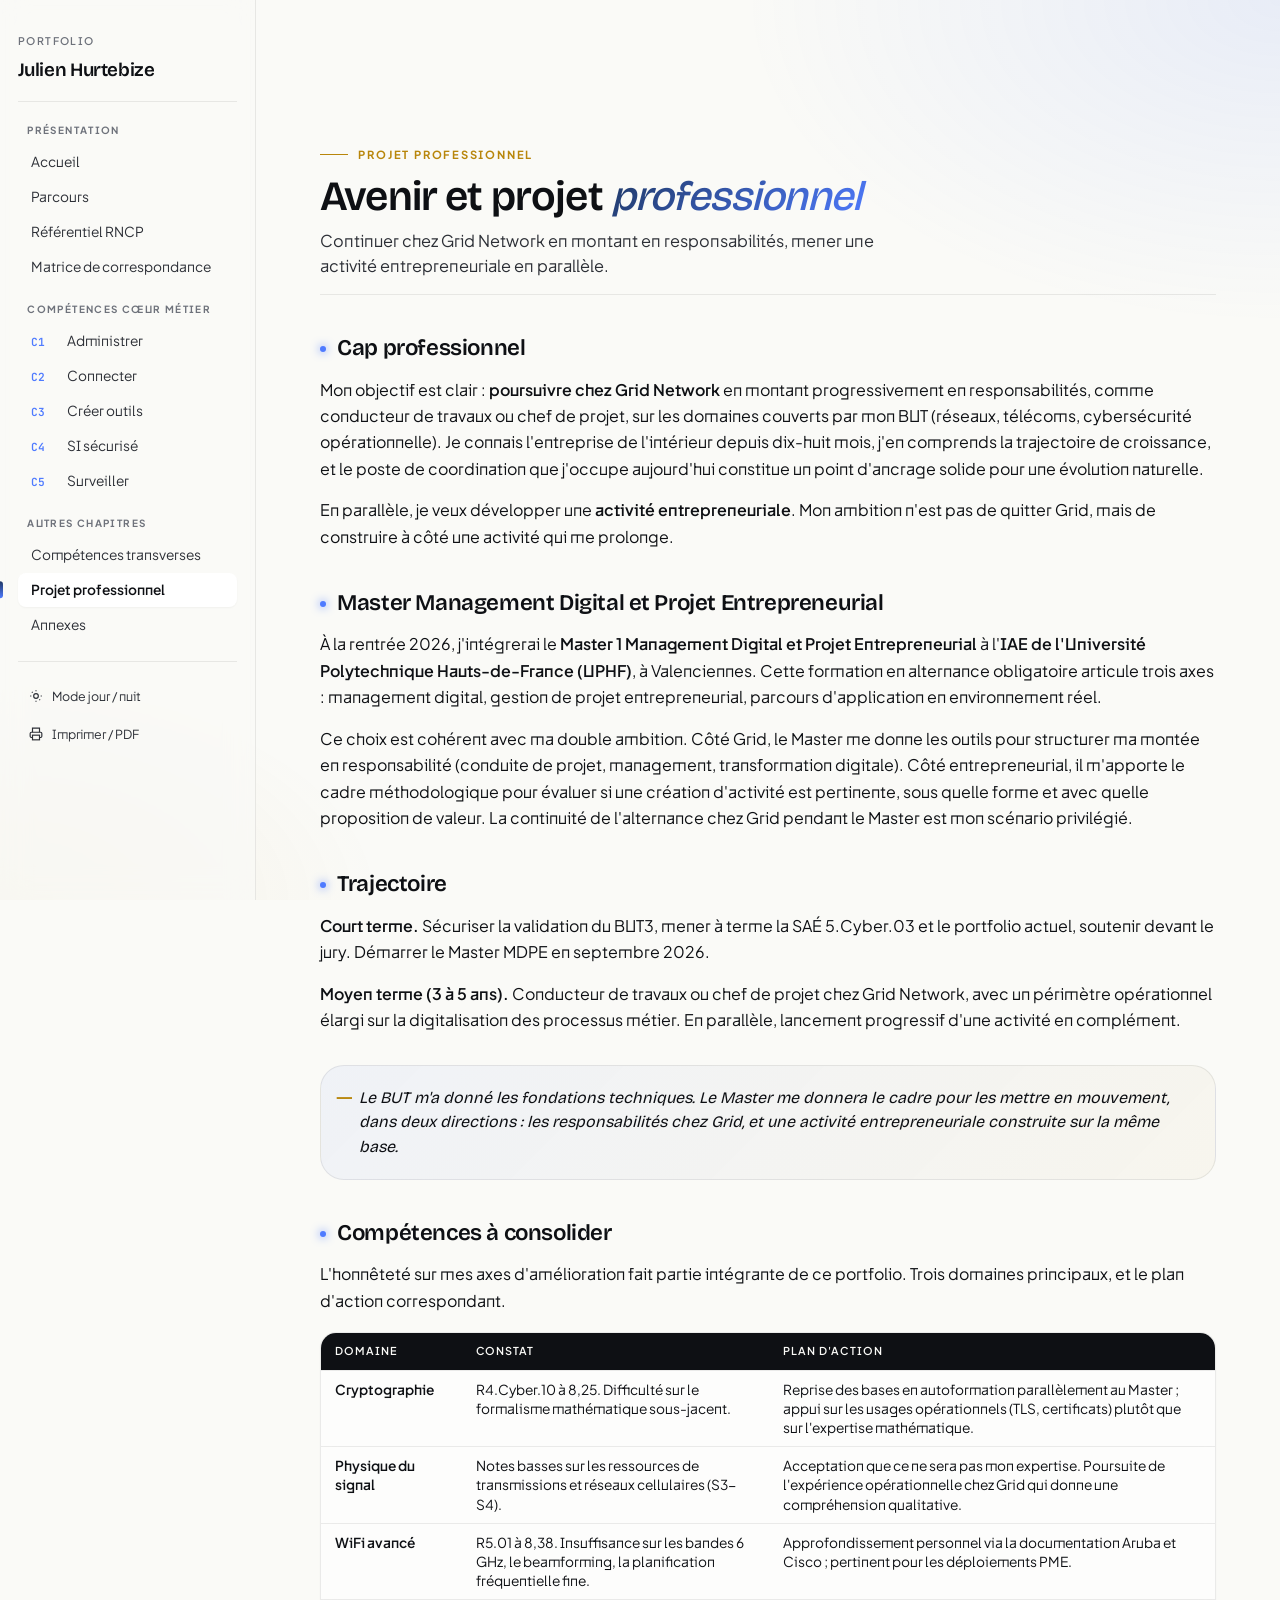
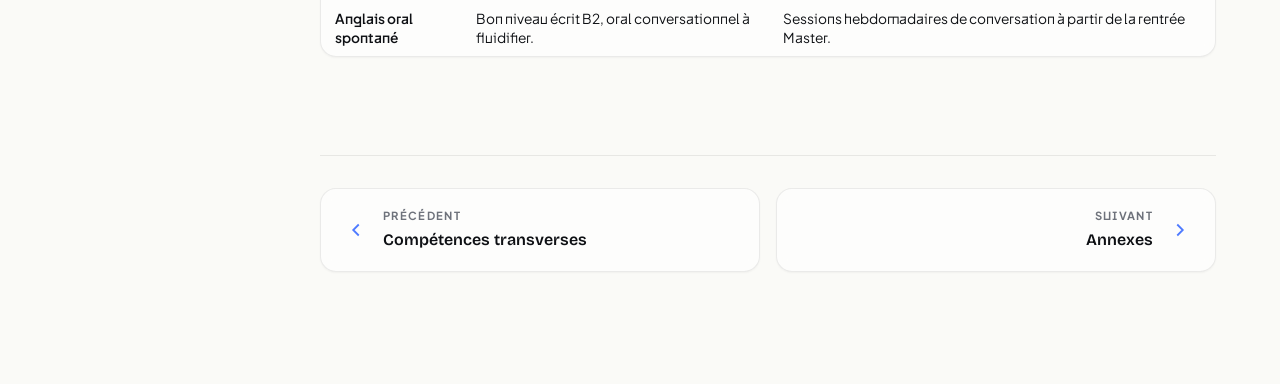
==== commit 4ac4767b: "Update avenir.html" ====
--- a/avenir.html
+++ b/avenir.html
@@ -91,7 +91,7 @@
 
       <h2>Trajectoire</h2>
       <p><strong>Court terme.</strong> Sécuriser la validation du BUT3, mener à terme la SAÉ 5.Cyber.03 et le portfolio actuel, soutenir devant le jury. Démarrer le Master MDPE en septembre 2026.</p>
-      <p><strong>Moyen terme (3 à 5 ans).</strong> Conducteur de travaux ou chef de projet chez Grid Network, avec un périmètre opérationnel élargi sur la digitalisation des processus métier. En parallèle, lancement progressif une activité en complément.</p>
+      <p><strong>Moyen terme (3 à 5 ans).</strong> Conducteur de travaux ou chef de projet chez Grid Network, avec un périmètre opérationnel élargi sur la digitalisation des processus métier. En parallèle, lancement progressif d'une activité en complément.</p>
 
       <div class="cover-note">Le BUT m'a donné les fondations techniques. Le Master me donnera le cadre pour les mettre en mouvement, dans deux directions : les responsabilités chez Grid, et une activité entrepreneuriale construite sur la même base.</div>
 
